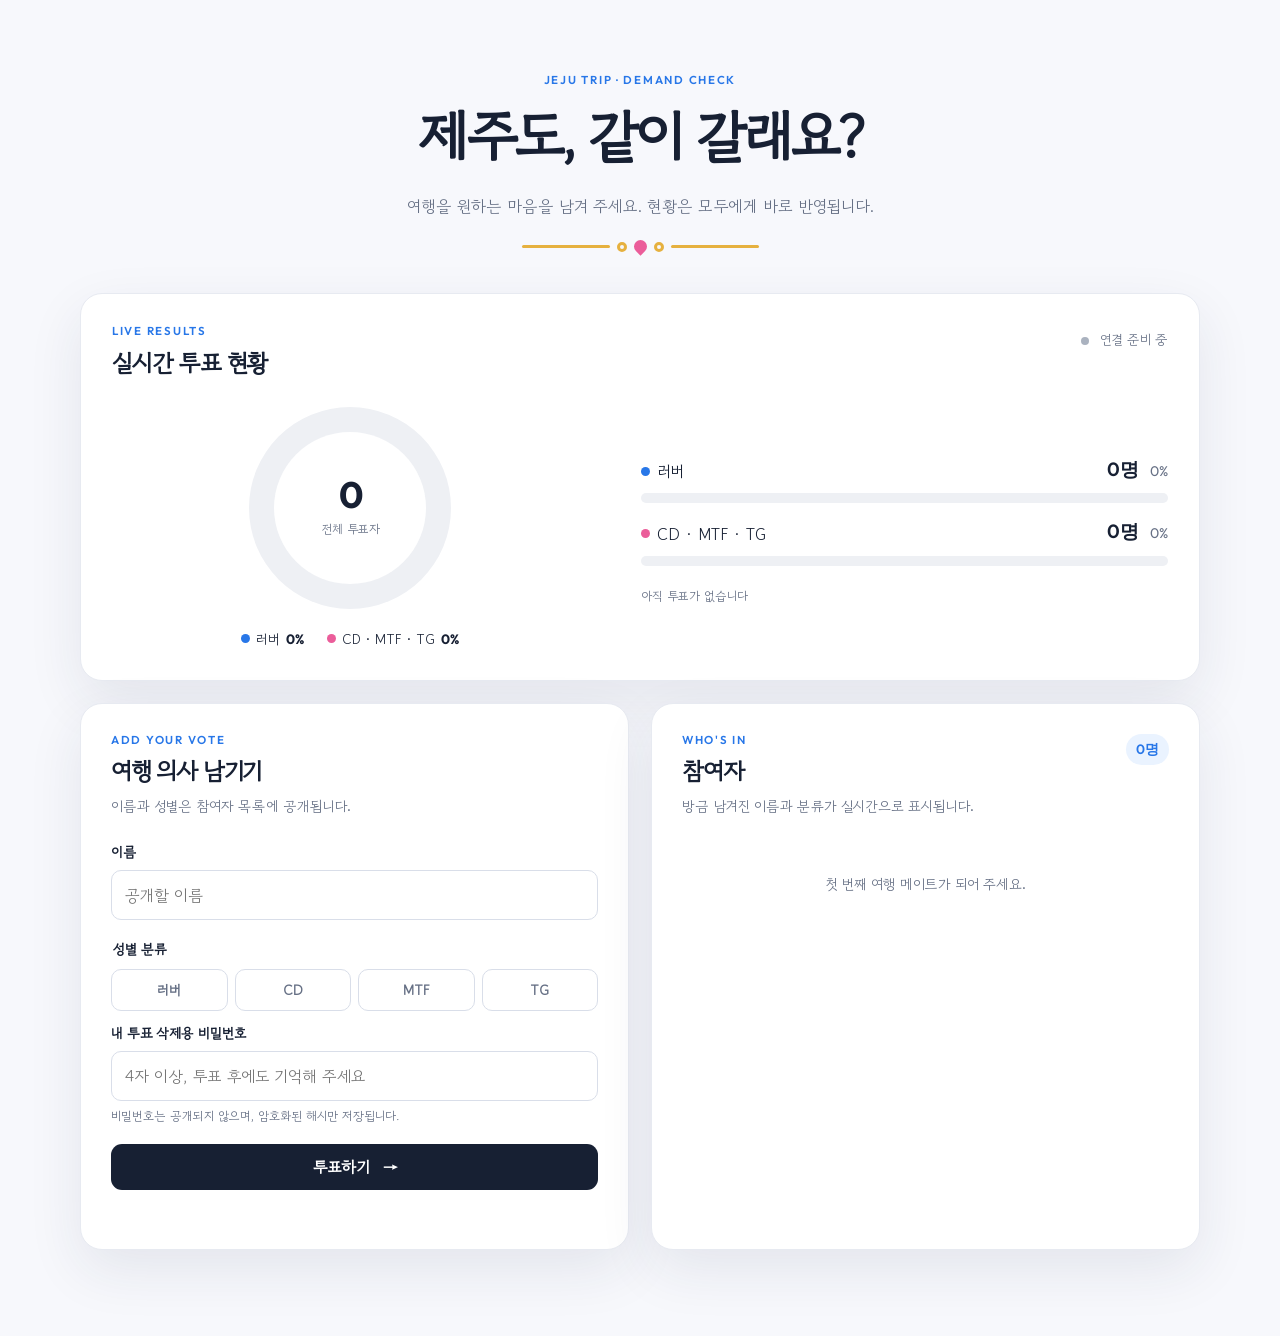
==== index.html @ 7d409d86 "Deploy travel vote site" ====
<!doctype html>
<html lang="ko">
  <head>
    <meta charset="UTF-8" />
    <meta http-equiv="refresh" content="0; url=./site/" />
    <meta name="robots" content="noindex" />
    <title>제주도 여행 수요조사로 이동 중</title>
    <script>
      window.location.replace(new URL("./site/", window.location.href).href);
    </script>
  </head>
  <body>
    <p>투표 페이지로 이동합니다. 자동으로 열리지 않으면 <a href="./site/">여기를 누르세요.</a></p>
  </body>
</html>
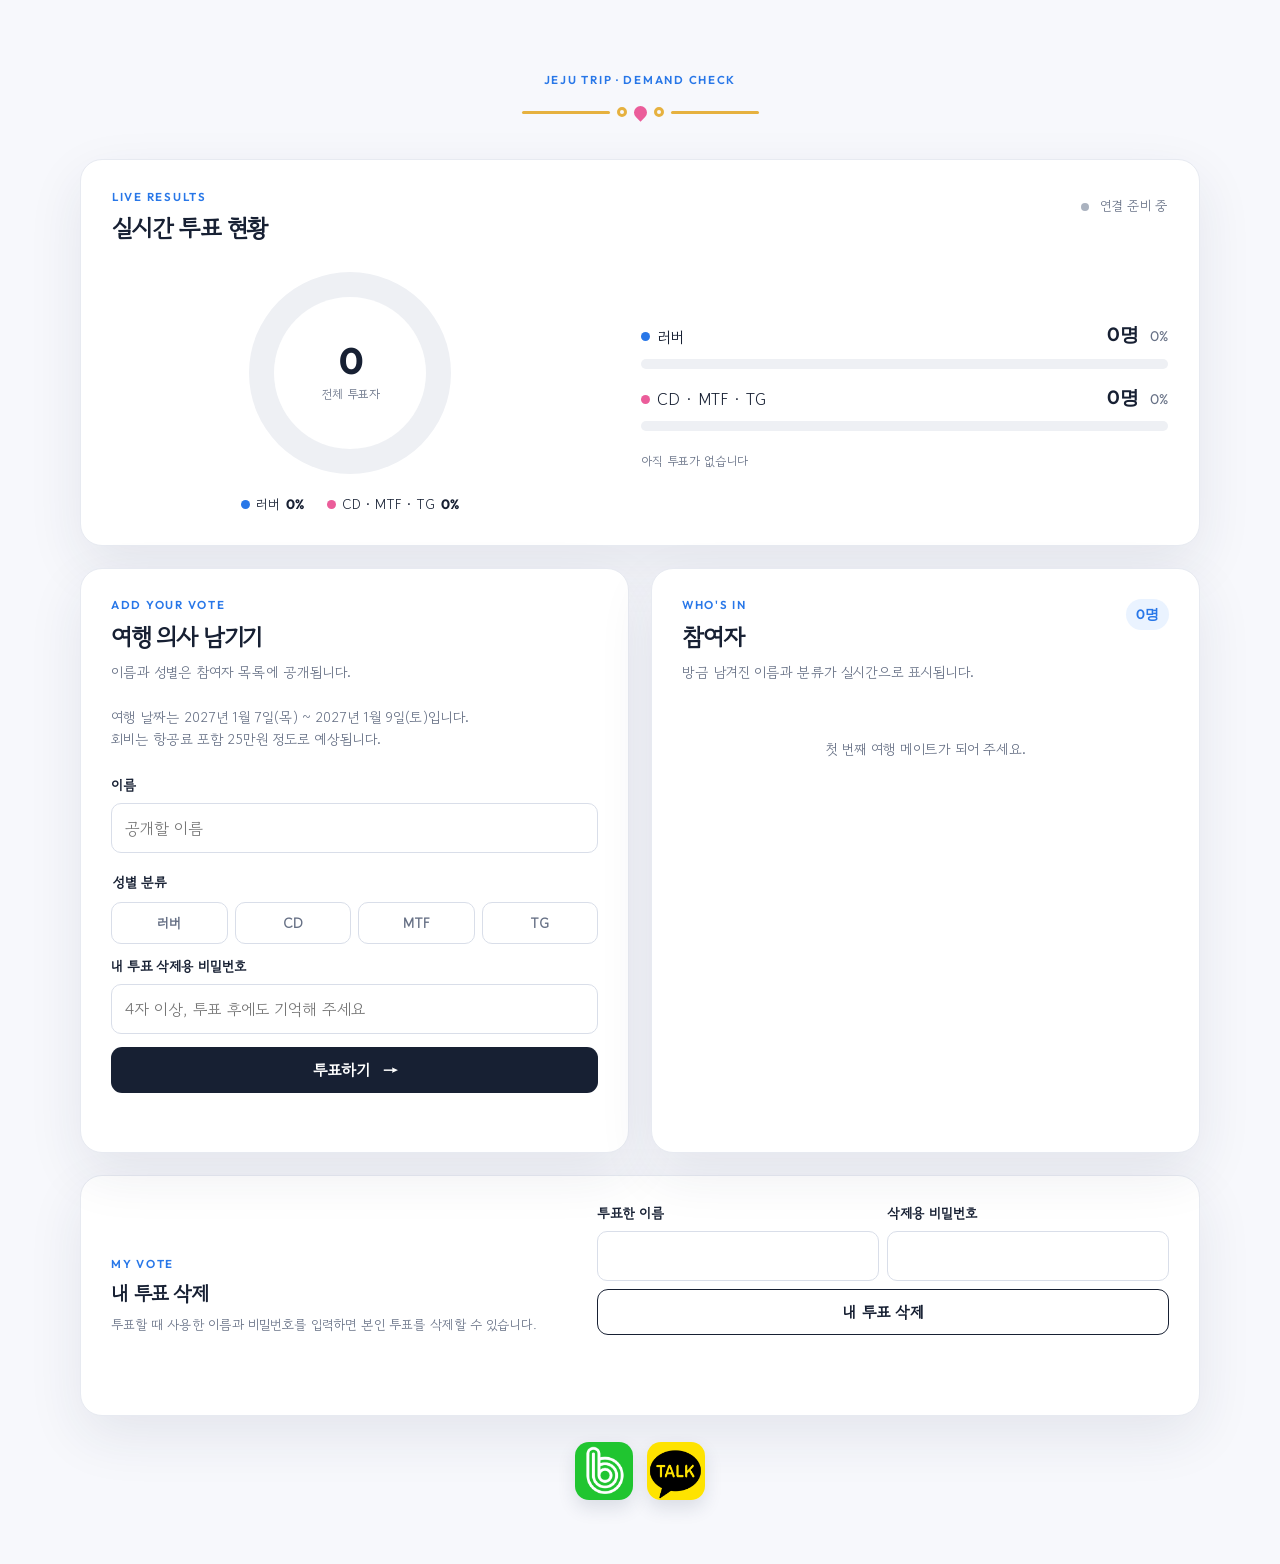
==== commit e4f20e79: "image" ====
--- a/index.html
+++ b/index.html
@@ -2,6 +2,21 @@
 <html lang="ko">
   <head>
     <meta charset="UTF-8" />
+    <meta name="viewport" content="width=device-width, initial-scale=1.0" />
+    <meta name="description" content="2027년 1월 제주도 여행 수요조사" />
+    <link rel="canonical" href="https://22sorin.github.io/travel-vote/" />
+    <meta property="og:type" content="website" />
+    <meta property="og:site_name" content="제주도 여행 수요조사" />
+    <meta property="og:title" content="제주도 여행 수요조사" />
+    <meta property="og:description" content="2027년 1월 7일(목) ~ 1월 9일(토) 제주도 여행, 함께 갈 사람을 모집합니다." />
+    <meta property="og:url" content="https://22sorin.github.io/travel-vote/" />
+    <meta property="og:image" content="https://22sorin.github.io/travel-vote/site/assets/jeju-trip-preview.png" />
+    <meta property="og:image:width" content="1444" />
+    <meta property="og:image:height" content="1088" />
+    <meta name="twitter:card" content="summary_large_image" />
+    <meta name="twitter:title" content="제주도 여행 수요조사" />
+    <meta name="twitter:description" content="2027년 1월 7일(목) ~ 1월 9일(토) 제주도 여행, 함께 갈 사람을 모집합니다." />
+    <meta name="twitter:image" content="https://22sorin.github.io/travel-vote/site/assets/jeju-trip-preview.png" />
     <meta http-equiv="refresh" content="0; url=./site/" />
     <meta name="robots" content="noindex" />
     <title>제주도 여행 수요조사로 이동 중</title>
